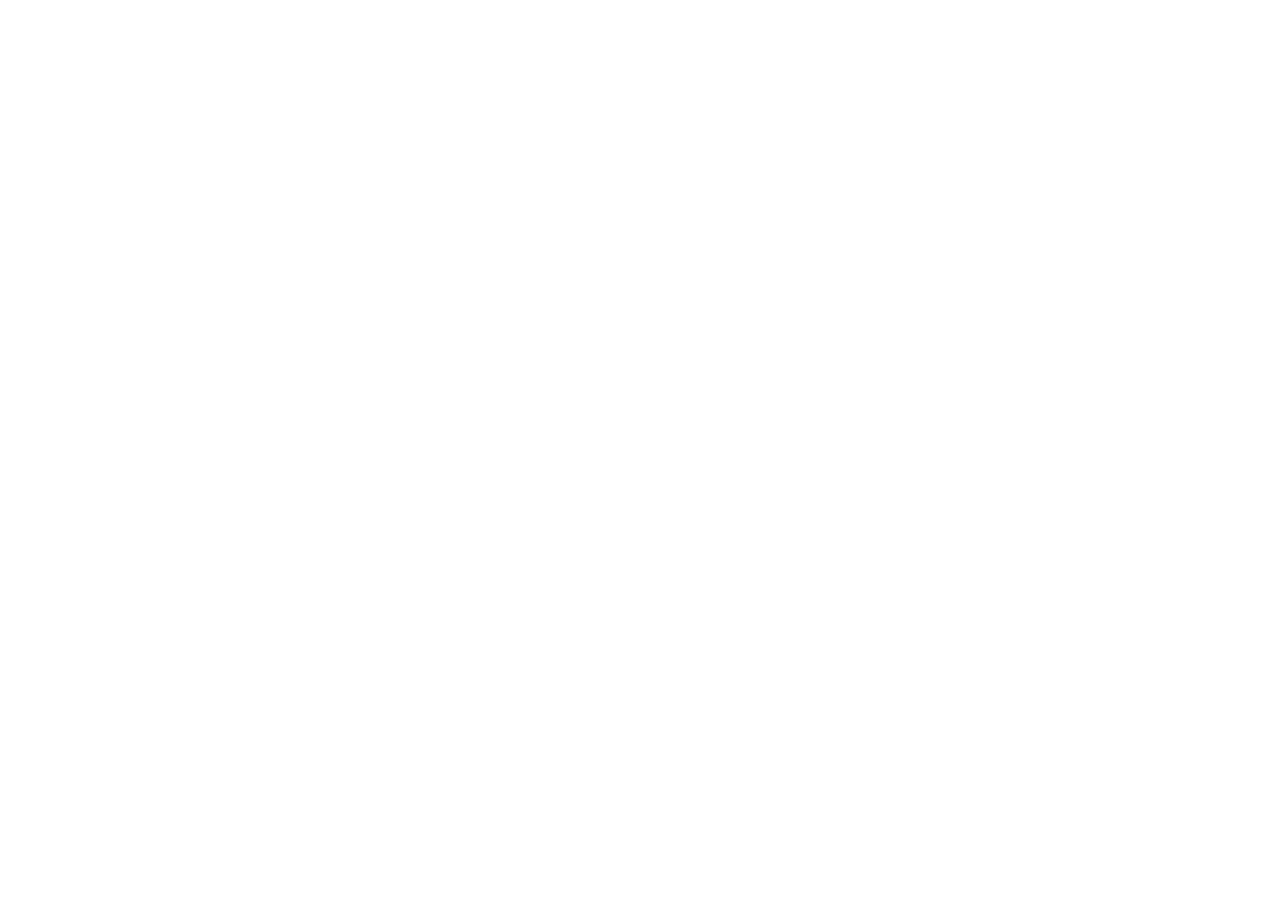
==== index.html @ 3b0b4f47 "1" ====
<!DOCTYPE html>
<html lang="en">
  <head>
    <meta charset="UTF-8" />
    <meta name="viewport" content="width=device-width, initial-scale=1.0" />
    <link rel="preconnect" href="https://fonts.googleapis.com" />
    <link rel="preconnect" href="https://fonts.gstatic.com" crossorigin />
    <link
      href="https://fonts.googleapis.com/css2?family=Plus+Jakarta+Sans:ital,wght@0,200..800;1,200..800&display=swap"
      rel="stylesheet"
    />
    <link rel="preconnect" href="https://fonts.googleapis.com" />
    <link rel="preconnect" href="https://fonts.gstatic.com" crossorigin />
    <link
      href="https://fonts.googleapis.com/css2?family=Plus+Jakarta+Sans:ital,wght@0,200..800;1,200..800&family=Roboto:ital,wght@0,100..900;1,100..900&display=swap"
      rel="stylesheet"
    />
    <link rel="stylesheet" href="./styles/index.css" />
    <title>PORTFOLIO</title>
  </head>
  <body>
    <div>
      <div class="page">
        <header class="header">
          <div class="header__wrapper"></div>
        </header>
        <main></main>
        <footer class="footer"></footer>
      </div>
    </div>
    <script src="./scrypts/index.js"></script>
  </body>
</html>
---- styles/index.css ----
* {
  margin: 0;
  padding: 0;
}
html {
  scroll-behavior: smooth;
}
a {
  text-decoration: none;
}
ul {
  list-style-type: none;
  margin: 0;
  padding: 0;
}
h1,
h2,
h3,
h4,
h5,
h6,
p {
  margin: 0;
}
button {
  border: none;
  cursor: pointer;
}

/* font-family: "Plus Jakarta Sans", serif; */
.page {
  font-family: "Roboto", serif;
  -webkit-font-smoothing: antialiased;
  -moz-osx-font-smoothing: grayscale;
  -webkit-text-size-adjust: 100%;
  -ms-text-size-adjust: 100%;
  -moz-text-size-adjust: 100%;
}
.container {
  max-width: 1366px;
  width: 100%;
  padding-left: 40px;
  padding-right: 40px;
  box-sizing: border-box;
}
.header {
  width: 100%;
}
.header__wrapper {
  display: flex;
  align-items: center;
  justify-content: space-between;
  padding-left: 75px;
  padding-right: 75px;
  box-sizing: border-box;
}
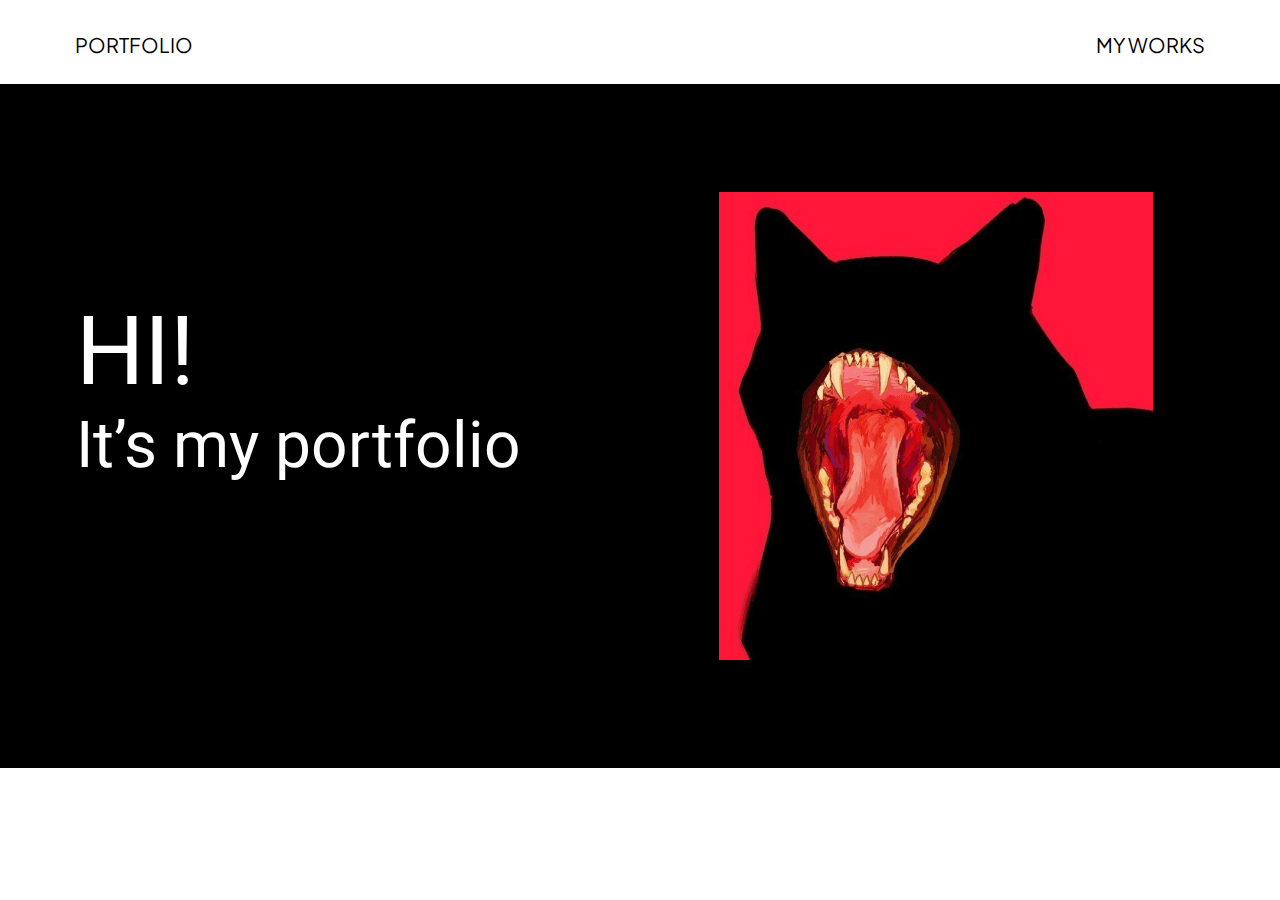
==== commit d0392d74: "1" ====
--- a/index.html
+++ b/index.html
@@ -22,9 +22,22 @@
     <div>
       <div class="page">
         <header class="header">
-          <div class="header__wrapper"></div>
+          <div class="header__wrapper">
+            <a href="index.html">PORTFOLIO</a>
+            <a href="index.html">MY WORKS</a>
+          </div>
         </header>
-        <main></main>
+        <main>
+          <section class="hero">
+            <div class="hero__wrapper">
+              <div class="hero__text">
+                <h1>HI!</h1>
+                <h2>It’s my portfolio</h2>
+              </div>
+              <img src="./images/hero.png" alt="img" />
+            </div>
+          </section>
+        </main>
         <footer class="footer"></footer>
       </div>
     </div>
--- a/styles/index.css
+++ b/styles/index.css
@@ -29,12 +29,25 @@
 
 /* font-family: "Plus Jakarta Sans", serif; */
 .page {
-  font-family: "Roboto", serif;
   -webkit-font-smoothing: antialiased;
   -moz-osx-font-smoothing: grayscale;
   -webkit-text-size-adjust: 100%;
   -ms-text-size-adjust: 100%;
   -moz-text-size-adjust: 100%;
+}
+h1 {
+  font-family: "Roboto", serif;
+  font-weight: 400;
+  font-size: 96px;
+  line-height: 112.5px;
+  color: #ffffff;
+}
+h2 {
+  font-family: "Roboto", serif;
+  font-weight: 400;
+  font-size: 64px;
+  line-height: 75px;
+  color: #ffffff;
 }
 .container {
   max-width: 1366px;
@@ -50,7 +63,34 @@
   display: flex;
   align-items: center;
   justify-content: space-between;
-  padding-left: 75px;
-  padding-right: 75px;
+  padding: 32px 75px 27px 75px;
   box-sizing: border-box;
 }
+.header__wrapper a {
+  font-family: "Plus Jakarta Sans", serif;
+  font-weight: 400;
+  font-size: 20px;
+  line-height: 25.2px;
+  color: #000000;
+  text-transform: uppercase;
+}
+.hero {
+  width: 100%;
+  background: #000000;
+}
+.hero__wrapper {
+  max-width: 1366px;
+  width: 100%;
+  padding: 108px 127px 108px 76px;
+  box-sizing: border-box;
+  display: flex;
+  justify-content: space-between;
+  gap: 120px;
+}
+.hero__text {
+  display: flex;
+  flex-direction: column;
+  margin-top: 103px;
+}
+.hero__text img {
+}
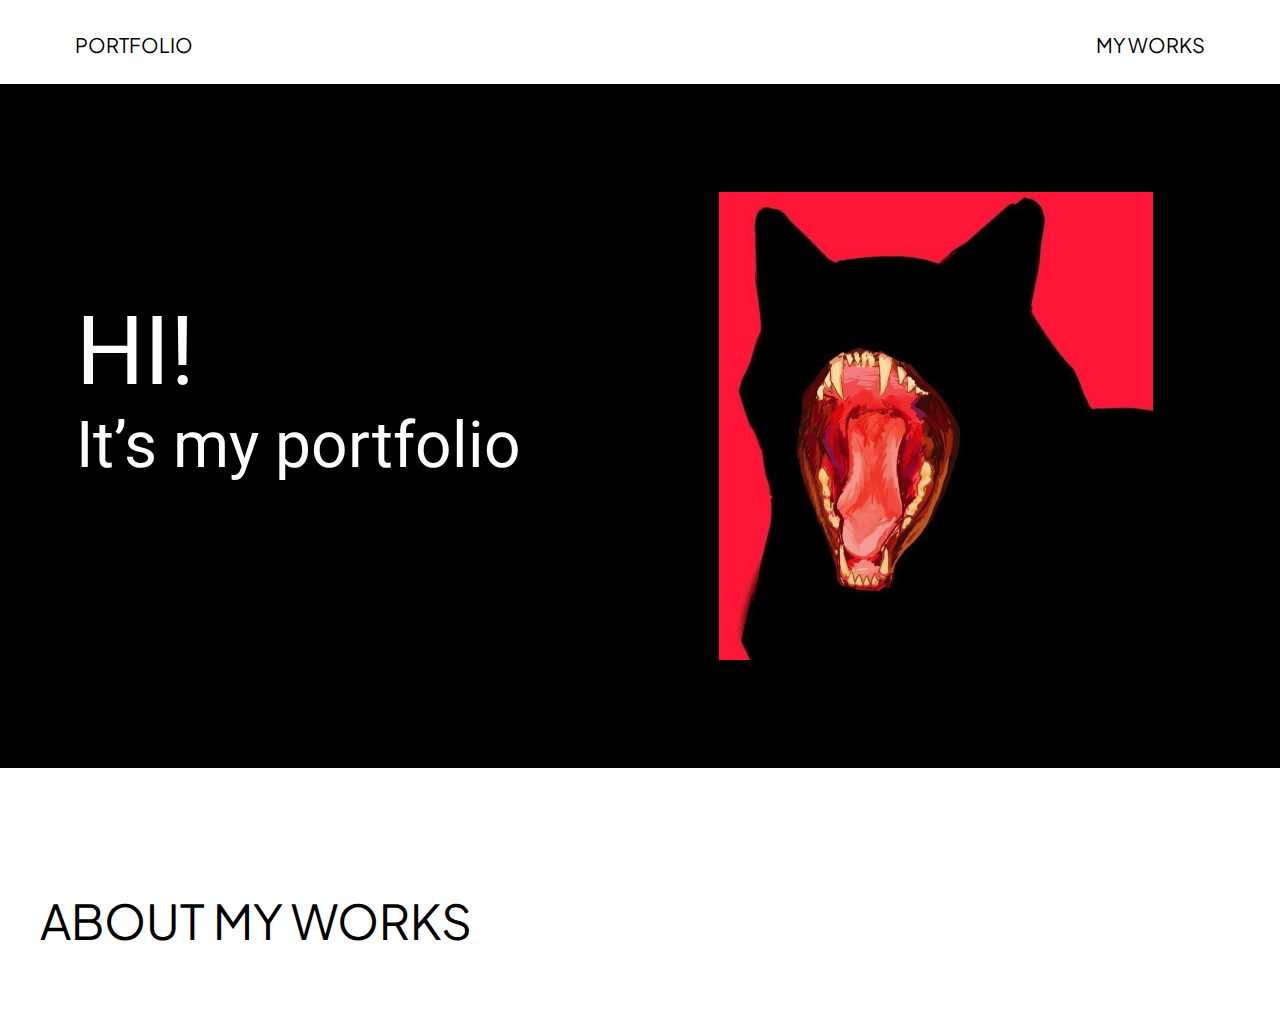
==== commit 88616ce2: "1" ====
--- a/index.html
+++ b/index.html
@@ -32,9 +32,16 @@
             <div class="hero__wrapper">
               <div class="hero__text">
                 <h1>HI!</h1>
-                <h2>It’s my portfolio</h2>
+                <h3>It’s my portfolio</h3>
               </div>
               <img src="./images/hero.png" alt="img" />
+            </div>
+          </section>
+          <section class="about">
+            <div class="container">
+              <div class="about__wrapper">
+                <h2>ABOUT MY WORKS</h2>
+              </div>
             </div>
           </section>
         </main>
--- a/styles/index.css
+++ b/styles/index.css
@@ -43,6 +43,13 @@
   color: #ffffff;
 }
 h2 {
+  font-family: "Plus Jakarta Sans", serif;
+  font-weight: 400;
+  font-size: 48px;
+  line-height: 60.48px;
+  color: #000000;
+}
+h3 {
   font-family: "Roboto", serif;
   font-weight: 400;
   font-size: 64px;
@@ -92,5 +99,18 @@
   flex-direction: column;
   margin-top: 103px;
 }
-.hero__text img {
+.hero__wrapper img {
+  width: 434px;
+  height: 468px;
 }
+.about {
+  width: 100%;
+}
+.about__wrapper {
+  padding-top: 123px;
+  padding-bottom: 69px;
+  box-sizing: border-box;
+  display: flex;
+  flex-direction: column;
+  gap: 30px;
+}
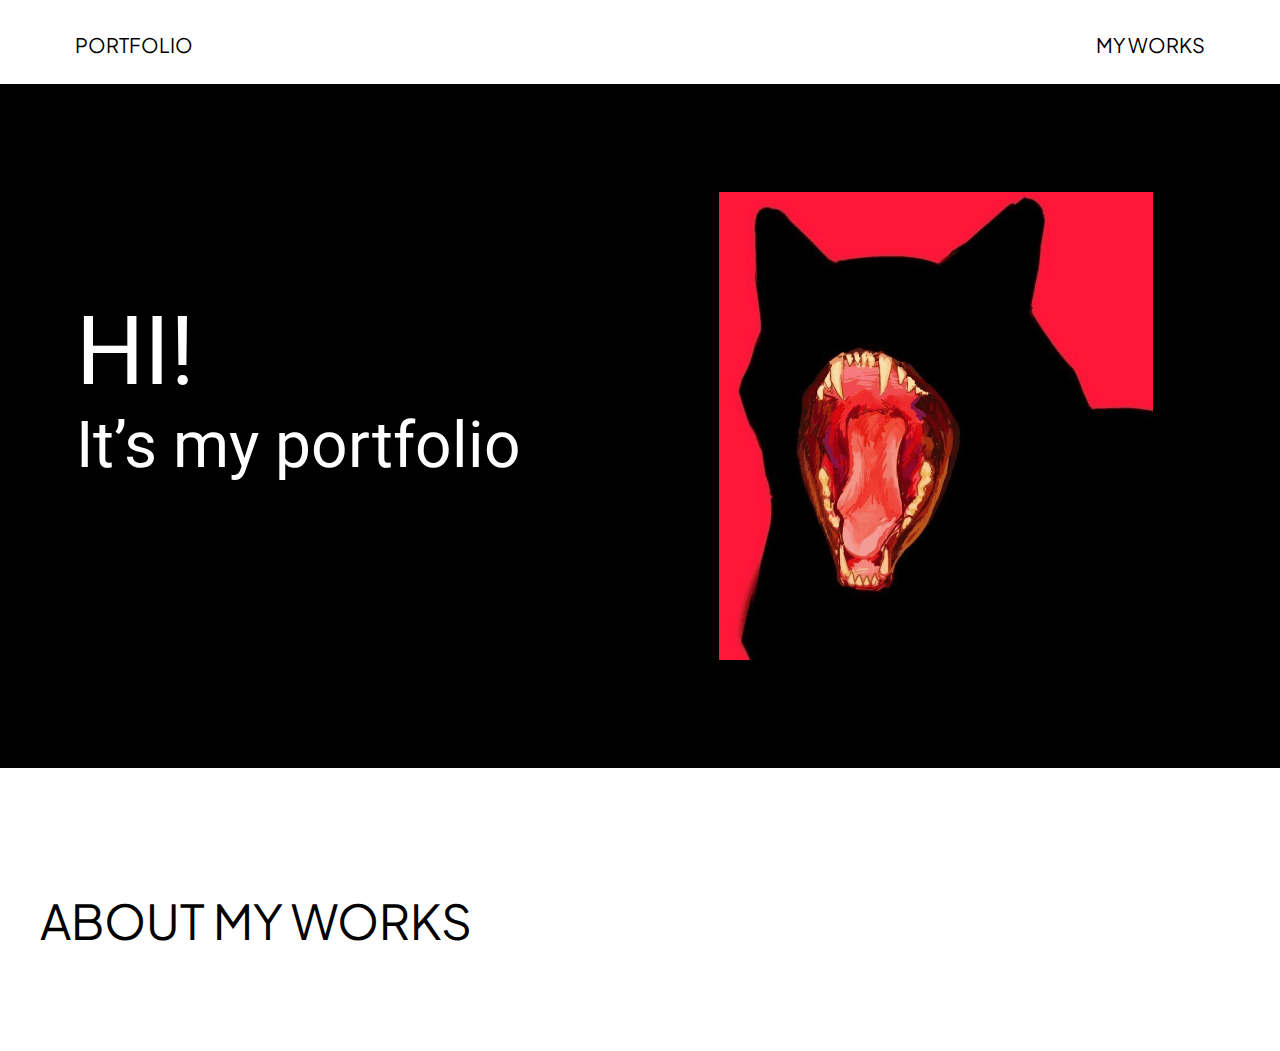
==== commit 3e3215f6: "1" ====
--- a/index.html
+++ b/index.html
@@ -41,6 +41,7 @@
             <div class="container">
               <div class="about__wrapper">
                 <h2>ABOUT MY WORKS</h2>
+                <div class="about__inner"></div>
               </div>
             </div>
           </section>
--- a/styles/index.css
+++ b/styles/index.css
@@ -114,3 +114,7 @@
   flex-direction: column;
   gap: 30px;
 }
+.about__inner {
+  display: flex;
+  gap: 20px;
+}
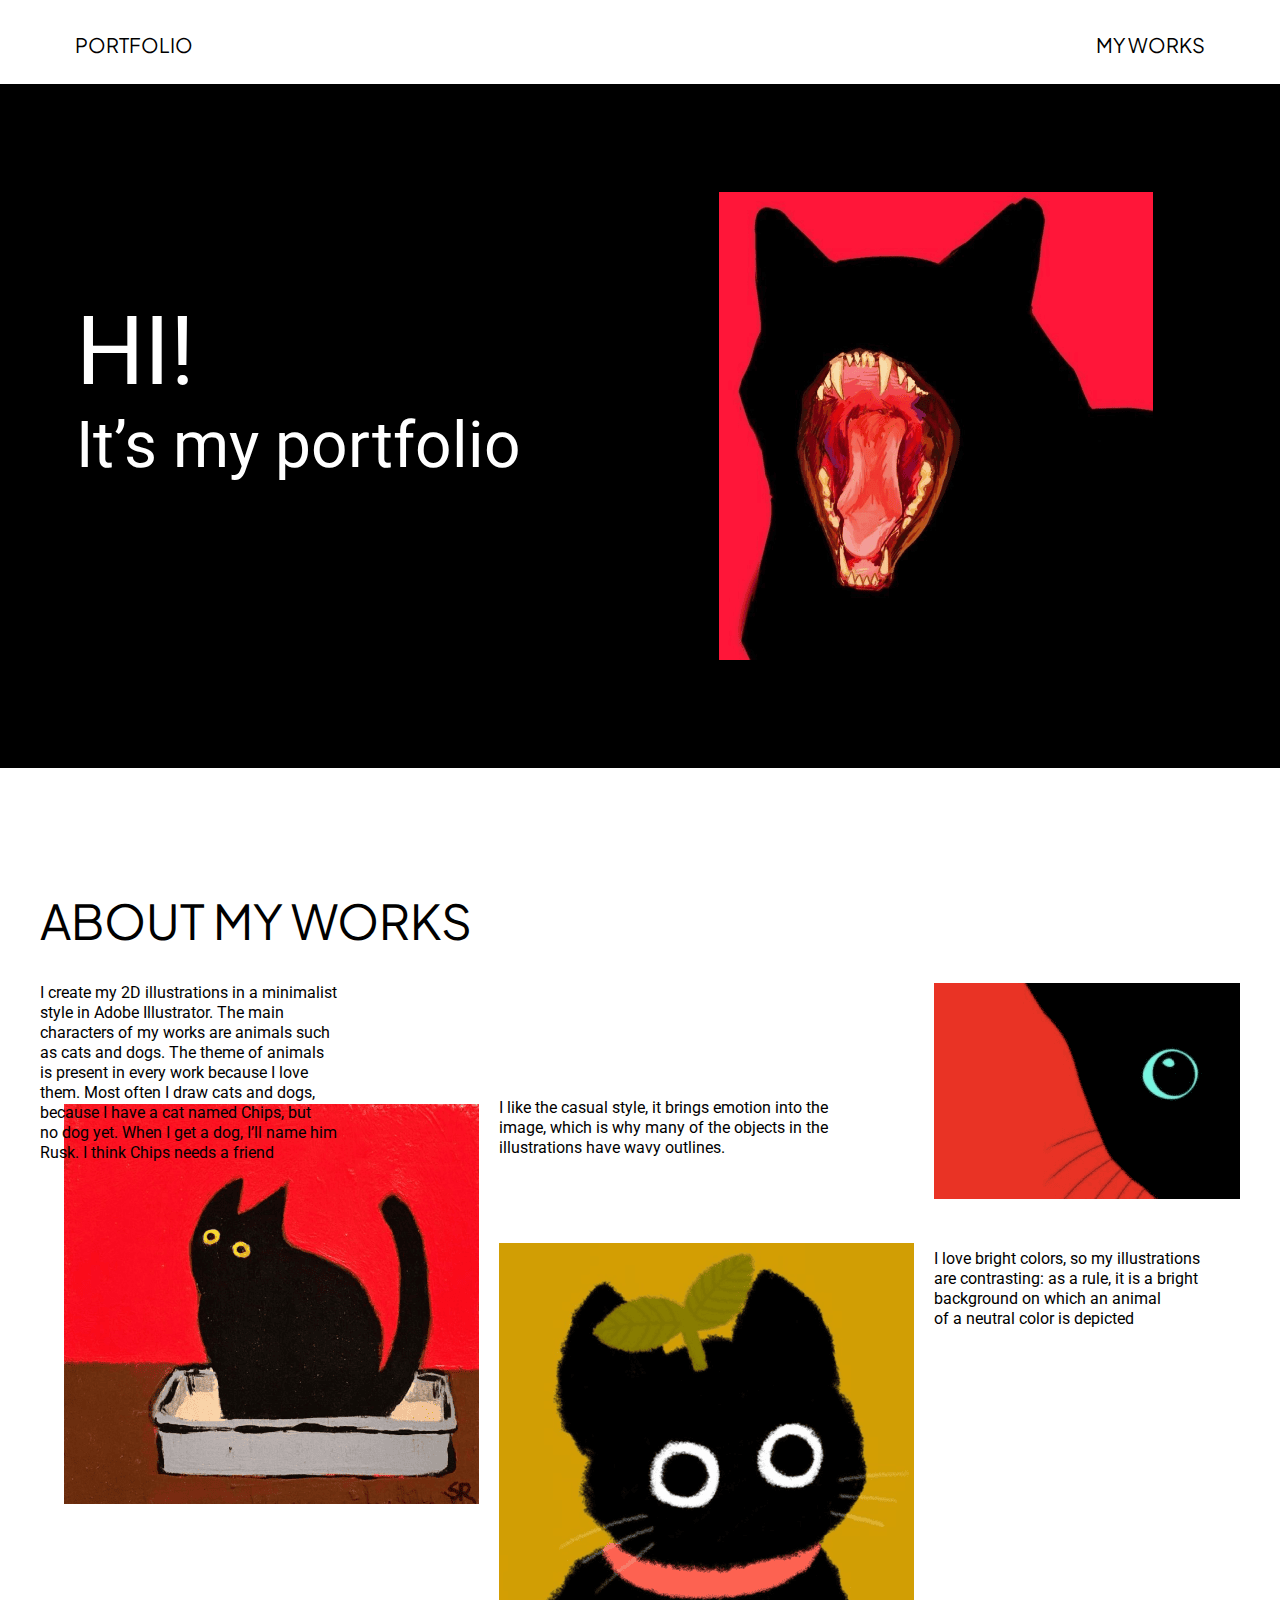
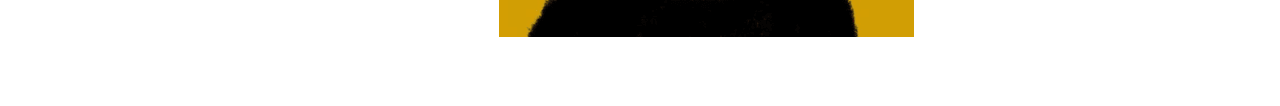
==== commit 8b8c4797: "1" ====
--- a/index.html
+++ b/index.html
@@ -34,14 +34,47 @@
                 <h1>HI!</h1>
                 <h3>It’s my portfolio</h3>
               </div>
-              <img src="./images/hero.png" alt="img" />
+              <img src="./images/hero.png" alt="image" />
             </div>
           </section>
           <section class="about">
             <div class="container">
               <div class="about__wrapper">
                 <h2>ABOUT MY WORKS</h2>
-                <div class="about__inner"></div>
+                <div class="about__inner">
+                  <div class="about__left">
+                    <p>
+                      I&nbsp;create my&nbsp;2D illustrations
+                      in&nbsp;a&nbsp;minimalist style in&nbsp;Adobe Illustrator.
+                      The main characters of&nbsp;my&nbsp;works are animals such
+                      as&nbsp;cats and dogs. The theme of&nbsp;animals
+                      is&nbsp;present in&nbsp;every work because I&nbsp;love
+                      them. Most often I&nbsp;draw cats and dogs, because
+                      I&nbsp;have a&nbsp;cat named Chips, but no&nbsp;dog yet.
+                      When I&nbsp;get a&nbsp;dog, I&rsquo;ll name him Rusk.
+                      I&nbsp;think Chips needs a&nbsp;friend
+                    </p>
+                    <img src="./images/about-1.png" alt="image" />
+                  </div>
+                  <div class="about__centre">
+                    <p>
+                      I&nbsp;like the casual style, it&nbsp;brings emotion into
+                      the image, which is&nbsp;why many of&nbsp;the objects
+                      in&nbsp;the illustrations have wavy outlines.
+                    </p>
+                    <img src="./images/about-2.png" alt="image" />
+                  </div>
+                  <div class="about__end">
+                    <img src="./images/about-3.png" alt="image" />
+                    <p>
+                      I&nbsp;love bright colors, so&nbsp;my&nbsp;illustrations
+                      are contrasting: as&nbsp;a&nbsp;rule,
+                      it&nbsp;is&nbsp;a&nbsp;bright background on&nbsp;which
+                      an&nbsp;animal of&nbsp;a&nbsp;neutral color
+                      is&nbsp;depicted
+                    </p>
+                  </div>
+                </div>
               </div>
             </div>
           </section>
--- a/styles/index.css
+++ b/styles/index.css
@@ -56,12 +56,20 @@
   line-height: 75px;
   color: #ffffff;
 }
+p {
+  font-family: "Roboto", serif;
+  font-weight: 400;
+  font-size: 16px;
+  line-height: 20px;
+  color: #000000;
+}
 .container {
   max-width: 1366px;
   width: 100%;
   padding-left: 40px;
   padding-right: 40px;
   box-sizing: border-box;
+  margin: 0 auto;
 }
 .header {
   width: 100%;
@@ -93,6 +101,7 @@
   display: flex;
   justify-content: space-between;
   gap: 120px;
+  margin: 0 auto;
 }
 .hero__text {
   display: flex;
@@ -112,9 +121,54 @@
   box-sizing: border-box;
   display: flex;
   flex-direction: column;
-  gap: 30px;
+  gap: 31px;
 }
 .about__inner {
   display: flex;
   gap: 20px;
+  justify-content: flex-end;
 }
+.about__left {
+  max-width: 522px;
+  width: 100%;
+  position: relative;
+  display: flex;
+  flex-direction: column;
+}
+.about__left p {
+  max-width: 306px;
+  width: 100%;
+  position: relative;
+  z-index: 2;
+}
+.about__left img {
+  width: 415px;
+  height: 400px;
+  position: absolute;
+  right: 0;
+  bottom: 133px;
+}
+
+.about__centre {
+  max-width: 415px;
+  width: 100%;
+  display: flex;
+  flex-direction: column;
+  gap: 85px;
+  margin-top: 115px;
+}
+.about__centre p {
+  max-width: 368px;
+  width: 100%;
+}
+.about__end {
+  max-width: 306px;
+  width: 100%;
+  display: flex;
+  flex-direction: column;
+  gap: 50px;
+}
+.about__end p {
+  max-width: 266px;
+  width: 100%;
+}
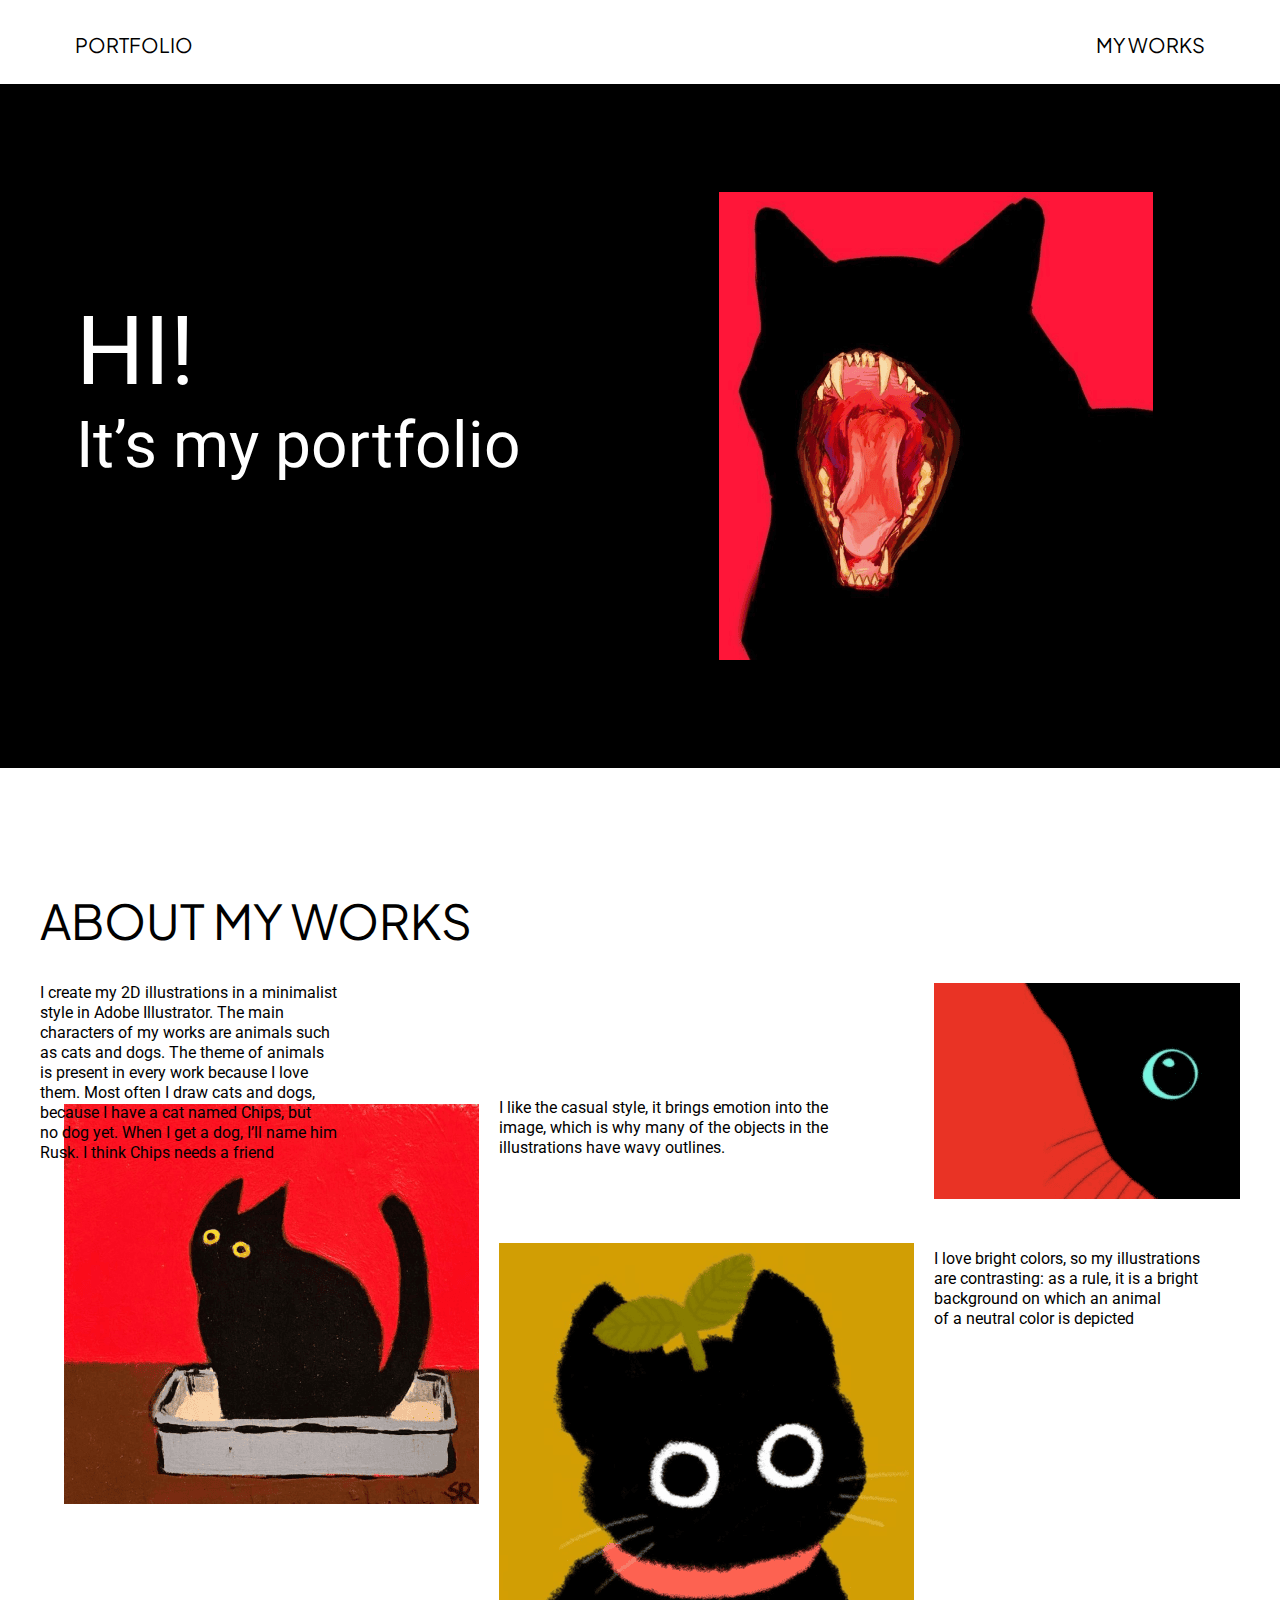
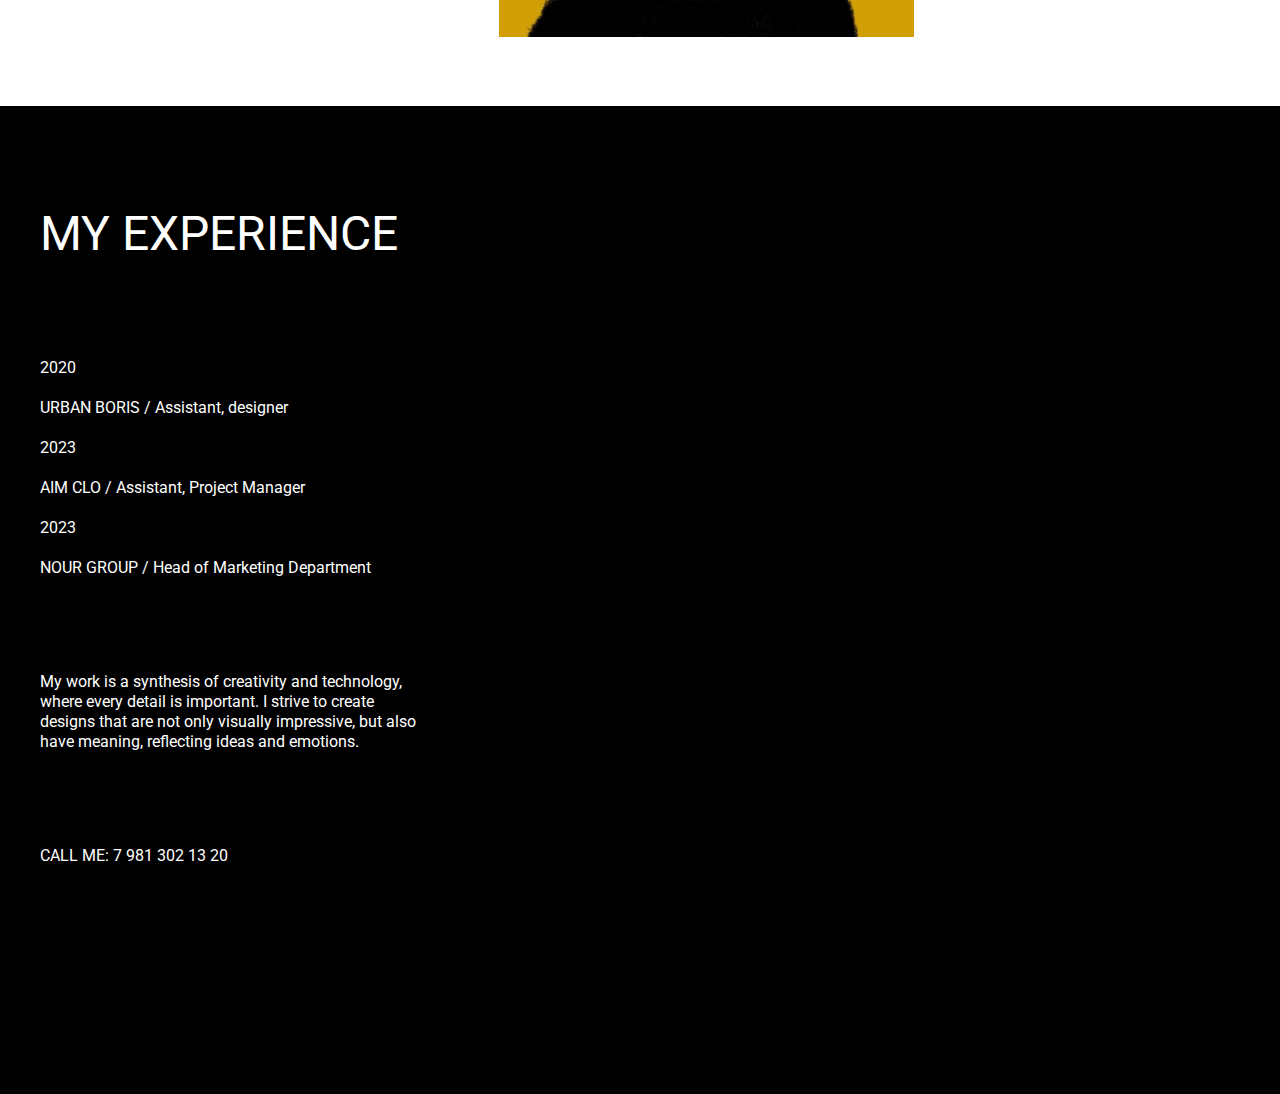
==== commit 8a495dec: "1" ====
--- a/index.html
+++ b/index.html
@@ -79,7 +79,40 @@
             </div>
           </section>
         </main>
-        <footer class="footer"></footer>
+        <footer class="footer">
+          <div class="container">
+            <div class="footer__wrapper">
+              <h4>MY EXPERIENCE</h4>
+              <ul class="footer__list">
+                <li>
+                  <p>
+                    2020<br /><br />
+                    URBAN BORIS / Assistant, designer
+                  </p>
+                </li>
+                <li>
+                  <p>
+                    2023<br /><br />
+                    AIM CLO / Assistant, Project Manager
+                  </p>
+                </li>
+                <li>
+                  <p>
+                    2023<br /><br />
+                    NOUR GROUP / Head of Marketing Department
+                  </p>
+                </li>
+              </ul>
+              <p class="footer__desc">
+                My&nbsp;work is&nbsp;a&nbsp;synthesis of&nbsp;creativity and
+                technology, where every detail is&nbsp;important. I&nbsp;strive
+                to&nbsp;create designs that are not only visually impressive,
+                but also have meaning, reflecting ideas and emotions.
+              </p>
+              <p class="footer__desc">CALL ME: 7 981 302 13 20</p>
+            </div>
+          </div>
+        </footer>
       </div>
     </div>
     <script src="./scrypts/index.js"></script>
--- a/styles/index.css
+++ b/styles/index.css
@@ -56,6 +56,13 @@
   line-height: 75px;
   color: #ffffff;
 }
+h4 {
+  font-family: "Roboto", serif;
+  font-weight: 400;
+  font-size: 48px;
+  line-height: 56.25px;
+  color: #ffffff;
+}
 p {
   font-family: "Roboto", serif;
   font-weight: 400;
@@ -172,3 +179,29 @@
   max-width: 266px;
   width: 100%;
 }
+.footer {
+  width: 100%;
+  background: #000000;
+}
+.footer__wrapper {
+  padding-top: 100px;
+  padding-bottom: 228px;
+  box-sizing: border-box;
+  display: flex;
+  flex-direction: column;
+}
+.footer__list {
+  display: flex;
+  flex-direction: column;
+  gap: 20px;
+  margin-top: 96px;
+}
+.footer__list li p {
+  color: #ffffff;
+}
+.footer__desc {
+  max-width: 387px;
+  width: 100%;
+  color: #ffffff;
+  margin-top: 94px;
+}
